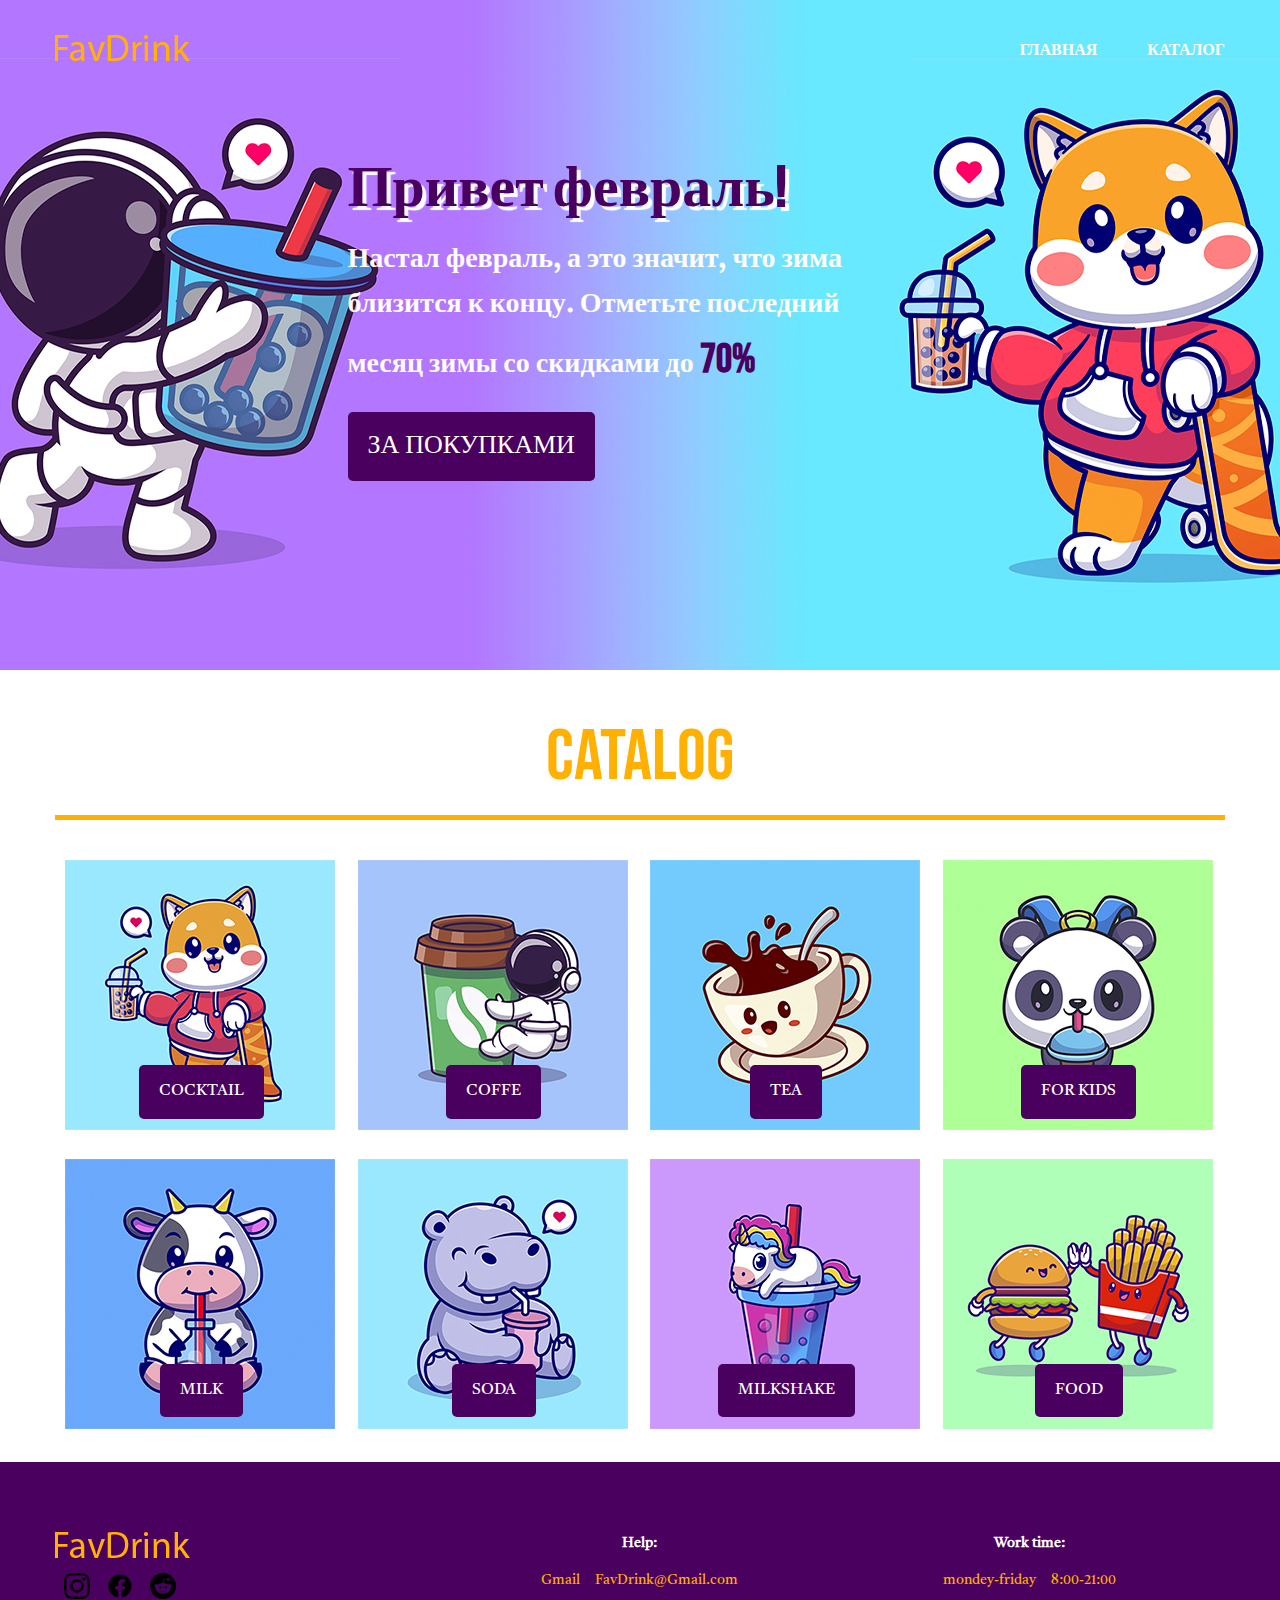
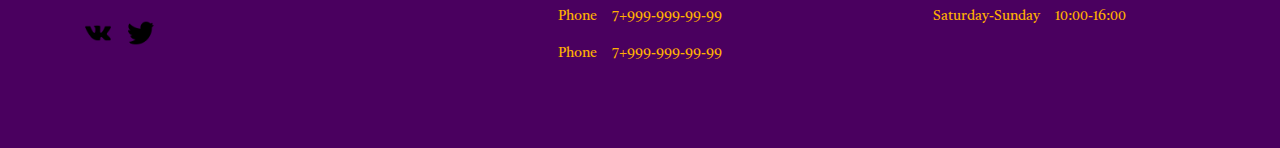
==== urls/Index.html @ 834cd517 "first commit" ====
<!DOCTYPE html>
<html lang="en">
<head>
    <meta charset="UTF-8">
    <meta http-equiv="X-UA-Compatible" content="IE=edge">
    <meta name="viewport" content="width=device-width, initial-scale=1.0">
    <link rel="stylesheet" href="../assets/css/main.css">
    <link rel="preconnect" href="https://fonts.googleapis.com">
    <link rel="preconnect" href="https://fonts.gstatic.com" crossorigin>
    <link href="https://fonts.googleapis.com/css2?family=Tiro+Devanagari+Sanskrit&display=swap" rel="stylesheet">
    <link rel="preconnect" href="https://fonts.googleapis.com">
    <link rel="preconnect" href="https://fonts.gstatic.com" crossorigin>
    <link href="https://fonts.googleapis.com/css2?family=Bebas+Neue&display=swap" rel="stylesheet">
    <link rel="icon" href="../assets/images/icons/coctail.jpg" type="image/x-icon">
    <title>FavDrink</title>
</head>
<body>
    <header class="header">
        <div class="container"> 
            <div class="header_inner">
                <div class="header__logo">
                    <img src="../assets/images/logo(FavDrink).png" alt="">
                </div>
                
                <nav class="nav">
                    <a href="" class="nav__link">Главная</a>
                    <a href="#catalog" class="nav__link">Каталог</a>
                </nav>
            </div>
        </div>
    </header>

    <div class="intro">
        <div class="container">
            <div class="intro__inner">
                <h1 class="intro__title">Привет февраль!</h1>
                <h2 class="intro__subtitle">Настал февраль, а это значит, что зима близится к концу. Отметьте последний месяц зимы со скидками до<span class="intro__subtitle__discount"> 70% </span></h2>
                <a href="#catalog" class="btn btn--violet">За покупками</a>
            </div>
        </div>
    </div>
    <div class="catalog">
        <div class="container">
            <div class="catalog__title" id="catalog">Catalog</div>
            <div class="catalog__inner">
                <div class="catalog__item">
                    <div class="catalog__img">
                        <img src="../assets/images/icons/coctail.jpg" alt="">
                    </div>
                    <a href="coctails.html" class="catalog__item__name btn btn--violet"  id="open_pop_up_cocktail">Cocktail</a>
                </div>

                <div class="catalog__item">
                    <div class="catalog__img">
                        <img src="../assets/images/icons/coffe.jpg" alt="">
                    </div>
                    <a href="coffe.html" class="catalog__item__name btn btn--violet">Coffe</a>                  
                </div>

                <div class="catalog__item">
                    <div class="catalog__img">
                        <img src="../assets/images/icons/tea.jpg" alt="">
                    </div>
                    <a href="tea.html" class="catalog__item__name btn btn--violet">Tea</a>
                </div>

                <div class="catalog__item">
                    <div class="catalog__img">
                        <img src="../assets/images/icons/for kids.jpg" alt="">
                    </div>
                    <a href="forKids.html" class="catalog__item__name btn btn--violet">For kids</a>
                </div>
                
                <div class="catalog__item">
                    <div class="catalog__img">
                        <img src="../assets/images/icons/milks.jpg" alt="">
                    </div>
                    <a href="milk.html" class="catalog__item__name btn btn--violet">Milk</a>
                </div>

                <div class="catalog__item">
                    <div class="catalog__img">
                        <img src="../assets/images/icons/soda.jpg" alt="">
                    </div>
                    <a href="soda.html" class="catalog__item__name btn btn--violet">Soda</a>
                </div>

                <div class="catalog__item">
                    <div class="catalog__img">
                        <img src="../assets/images/icons/milkshake.jpg" alt="">
                    </div>
                    <a href="milkshake.html" class="catalog__item__name btn btn--violet">Milkshake</a>
                </div>

                <div class="catalog__item">
                    <div class="catalog__img">
                        <img src="../assets/images/icons/food.jpg" alt="">
                    </div>
                    <a href="food.html" class="catalog__item__name btn btn--violet">Food</a>
                </div>
            </div>
        </div>
    </div>

   
    <footer class="footer">
        <div class="container">
            <div class="footer__inner">
                <div class="footer__block">
                    <div class="footer__title"></div>
                    <div class="social__icons">
                        <a href=""><img src="../assets/images/logo(FavDrink).png" alt=""></a><br>
                        <a href=""><img class="social__icon" src="../assets/images/social/640px-Instagram_icon.png" alt=""></a>
                        <a href=""><img class="social__icon" src="../assets/images/social/59439.png" alt=""></a>
                        <a href=""><img class="social__icon" src="../assets/images/social/reddit-logo.png" alt=""></a>
                        <a href=""><img class="social__icon" src="../assets/images/social/VK_Logo.png" alt=""></a>
                        <a href=""><img class="social__icon" src="../assets/images/social/81609.png" alt=""></a>
                    </div>
                </div>

                <div class="footer__block">
                    <div class="footer__title">Help:</div>
                    <div class="footer__address">
                        <p>Gmail<span class="contact__text">FavDrink@Gmail.com</span></p>
                        <p>Phone<span class="contact__text">7+999-999-99-99</span></p>
                        <p>Phone<span class="contact__text">7+999-999-99-99</span></p>
                    </div>
               </div>


                <div class="footer__block">
                    <div class="footer__title">Work time:</div>
                    <address class="footer__address">
                        <p>mondey-friday<span class="contact__text">8:00-21:00</span></p>
                        <p>Saturday-Sunday<span class="contact__text">10:00-16:00</span></p>
                    </address>
                </div>
            </div>
        </div>
    </footer>
</body>
</html>
---- assets/css/main.css ----
body{
    font-family: 'Tiro Devanagari Sanskrit', serif;
    
    margin: 0;

    font-size: 14px;
    color: rgb(40, 40, 40);
    line-height: 1.6;
    
    background-color: #ffffff;;
}

*,
*:before,
*:after{
    box-sizing: border-box;
}
h1,h2,h3,h4,h5,h6{
    margin: 0;
}

p{
    margin: 0,0 10px;
}

/* Container
=================*/

.container{
    width: 100%;
    max-width: 1170px;
    margin: 0 auto;
}

/* Header
=================*/

.header{
    width: 100%;
    position: absolute;
    top: 0;
    left: 0;
    z-index: 1000;

}

.header_inner {
    display: flex;
    justify-content: space-between;
    padding: 35px 0;
    align-items: center;
}


/* Nav
==================*/

 .nav{
    display: flex;
    font-size: 16px;
    font-weight: 700;
    text-transform: uppercase;
 }

 .nav__link{
     margin-left: 50px;
     color: rgb(255, 255, 255) ;
     text-decoration: none;
     transition: color .2s;
 }

 .nav__link:first-child{
     margin: 0;
 }

 .nav__link:hover{
    color: #ffb001;
 }


 /* Intro
==================*/

.intro{
    display: flex;
    flex-direction: column;
    height: 670px;
    padding-top: 100px;
    background: #ffb001
    url("../images/introBg.png") center no-repeat;
}

.intro__inner{
    max-width: 500px;
    width: 100%;
    margin-left: 25%;
    
}

.intro__title{
    margin-top: 40px;
    padding: 20px 0;
    font-family: 'Bebas Neue', cursive;
    font-size: 58px;
    color: rgb(74, 0, 95);
    text-shadow: 4px 4px 1px rgb(255, 255, 255);
    line-height: 1;   
}

.intro__subtitle{

    font-size: 28px;
    color: rgb(255, 253, 245);
}

.intro__subtitle__discount{

    font-family: 'Bebas Neue', cursive;
    font-size: 40px;
    color: rgb(74, 0, 95);
    
}

 /* Button
==================*/

.btn{
    display: inline-block;
    vertical-align: top;
    padding: 14px 20px;
    border-radius: 5px;
    margin:20px 0;

    font-size:26px;
    color: white;
    text-transform: uppercase;
    text-decoration: none;
    transition: background .1s
    linear;
    
}



.btn--violet{
    background-color: rgb(74, 0, 95);
}

.btn--violet:hover{
    background-color: rgb(50, 7, 62);
    color: #ffb001;
}

 /* Catalog
==================*/

.catalog{
    display: flex;
    margin: 30px 0;
    flex-direction: column;
    background: #ffffff;
}

.catalog__inner{
    display: flex;
    flex-wrap: wrap;
    margin-top: 15px;

}

.catalog__title{
    font-family: 'Bebas Neue', cursive;
    font-size: 72px;
    text-align: center;
    color: #ffb001;
    border-bottom: 5px solid #ffb001;
    
}

.catalog__item{
    width: 25%;
    margin-top: 15px;
    margin-bottom: 200px;
    padding: 10px;
    text-align: center;
    transition: all .2s ease;
}

.catalog__item:hover {
    scale: 1.05;
}

.catalog__img{
    position: absolute;
    display: block;
    max-width: 100%;
}

.catalog__item__name{
    position: relative;
    top: 200px;
    font-family: 'Tiro Devanagari Sanskrit', serif;
    font-size: 16px;
    text-align: center;
    color: white;
    margin: 5px;
    
}

.special_offer img{
    width: 100%;
    
}


/* Footer
=============*/

.footer{
    padding: 70px 0;
    background-color: rgb(74, 0, 95);
}

.footer__inner{
    display: flex;
    flex-wrap: wrap;
}

.footer__block{
    width: 33.3333%;

}

.footer__title{
    
    text-align: center;
    font-size: 14px;
    font-weight: 700;
    color: white;
}

.footer__address{

    font-size: 14px;
    font-style: normal;
    text-align: center;
    color: #ffb001;
}

.contact__text{
    padding-left: 15px;
    font-size: 14px;
    font-style: normal;
    text-align: left;
    color: #ffb001;
}

.social__icons{
    text-align: center;
    width: 33.3333%;
}

.social__icon{
    height: 40px;
    background: #ffaf0100;
    border-radius: 15px;
    padding: 7px 7px;
    transition: all .3s;
    
}

.social__icon:hover{
    background: #ffaf01;
}
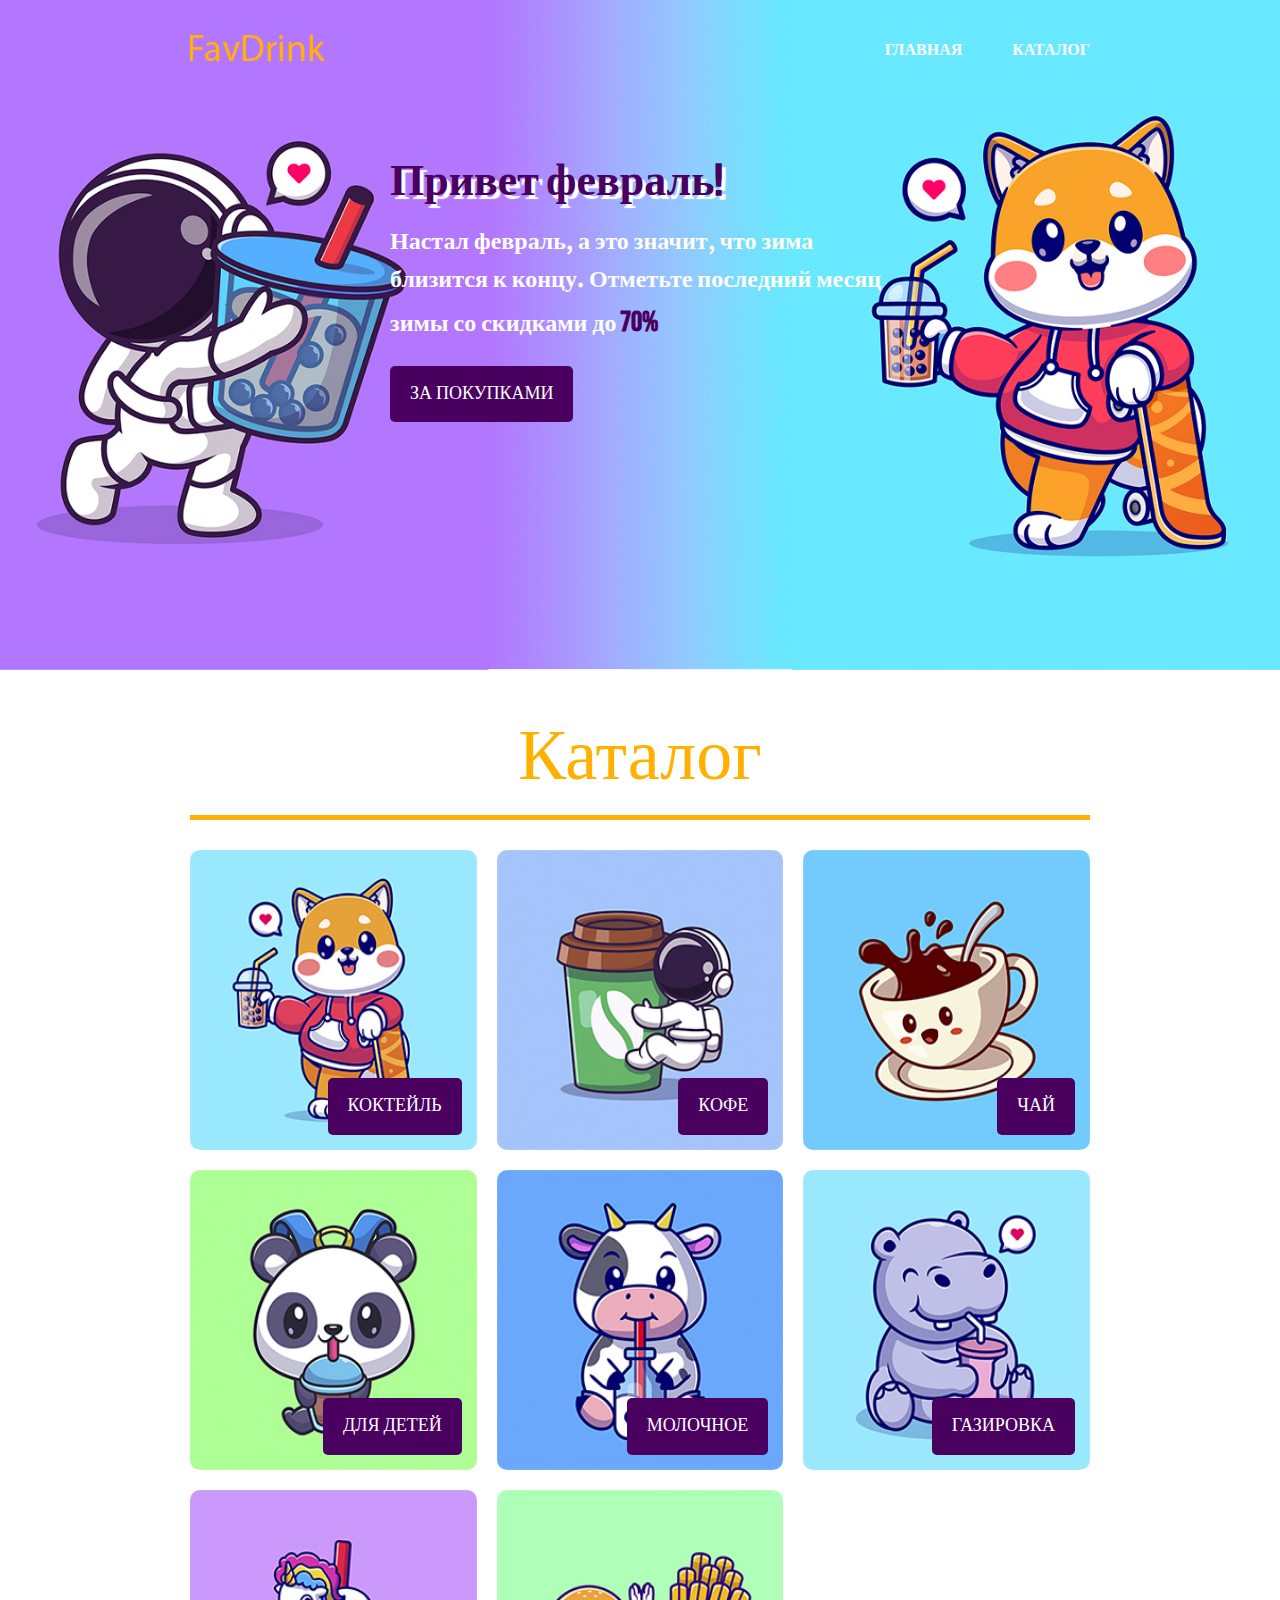
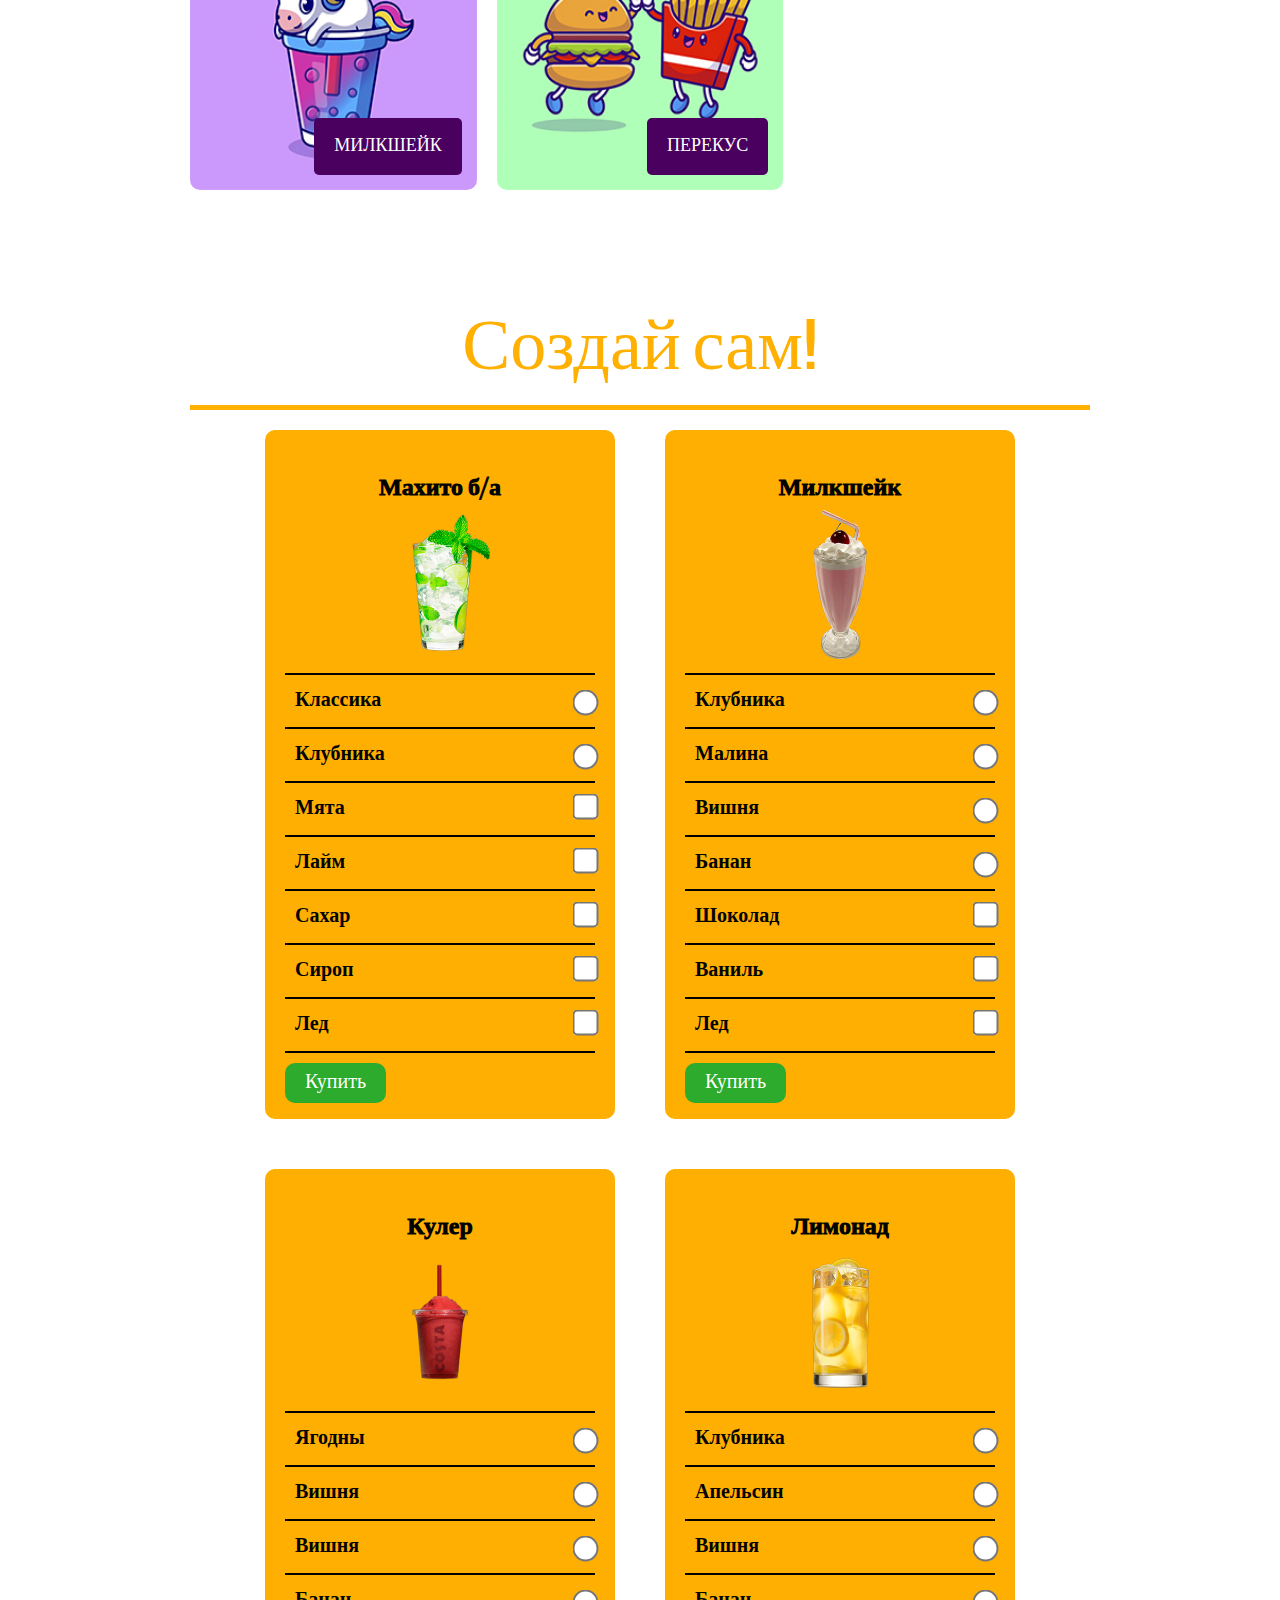
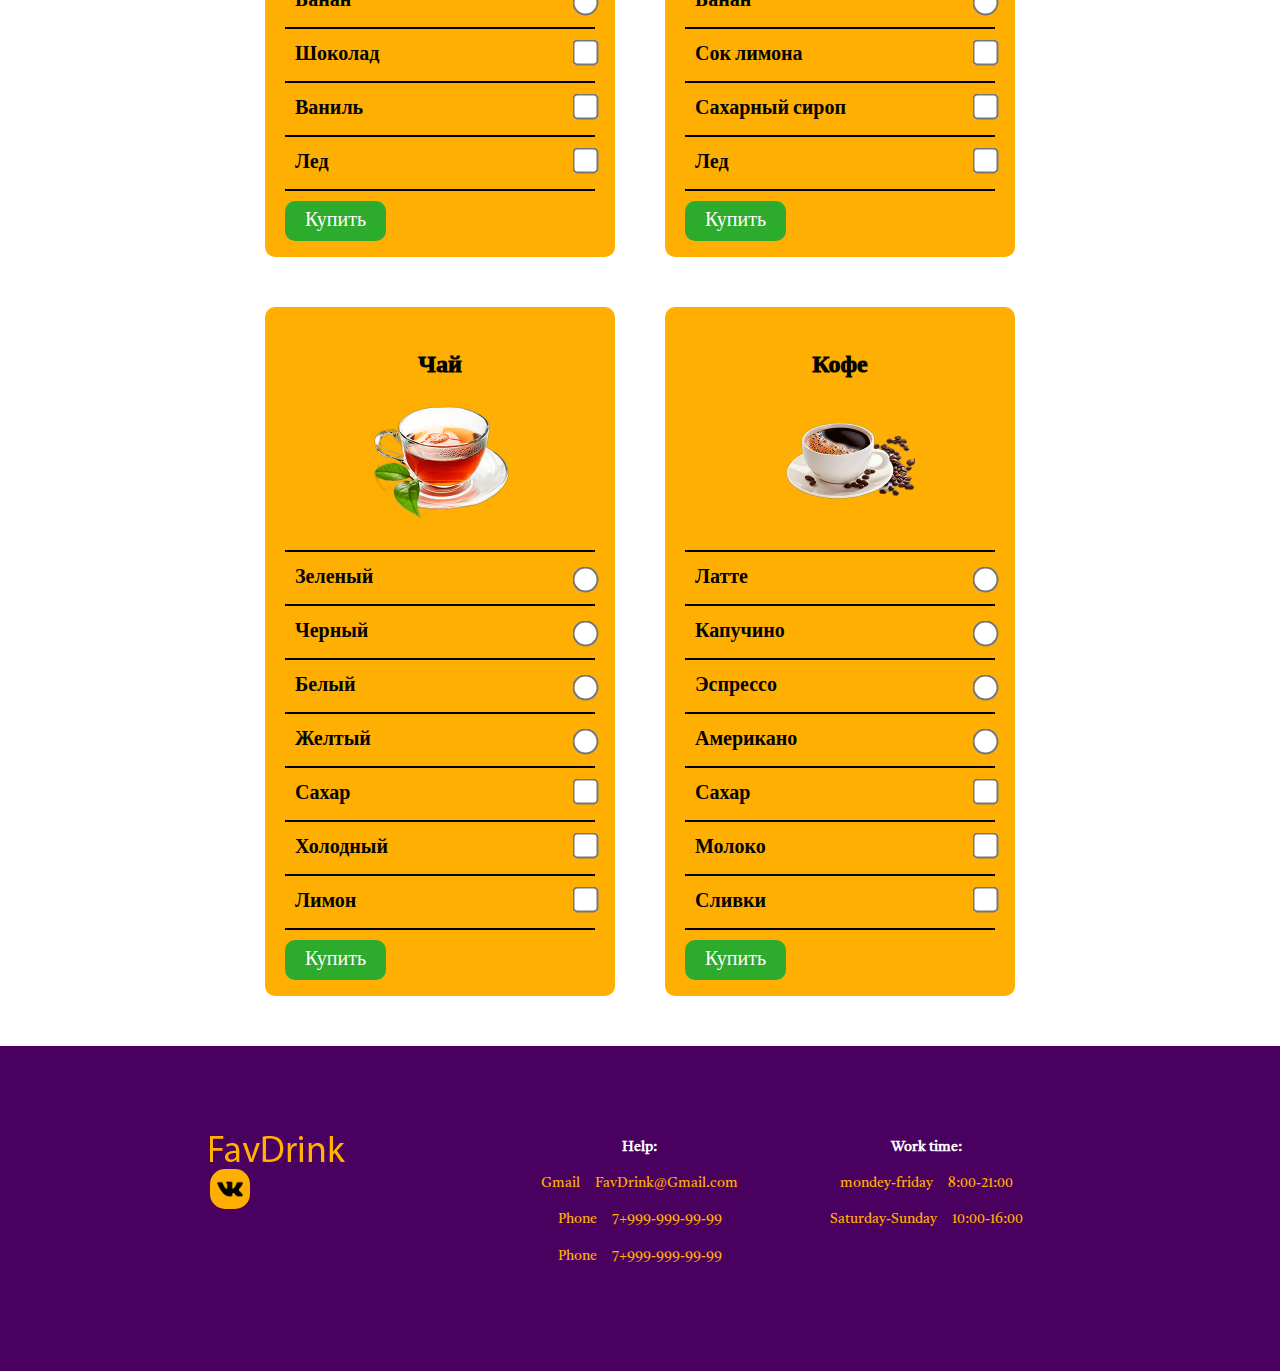
==== commit 6045e5a8: "first commit" ====
--- a/urls/Index.html
+++ b/urls/Index.html
@@ -5,6 +5,7 @@
     <meta http-equiv="X-UA-Compatible" content="IE=edge">
     <meta name="viewport" content="width=device-width, initial-scale=1.0">
     <link rel="stylesheet" href="../assets/css/main.css">
+    <link rel="stylesheet" href="../assets//css/make_cocktail.css">
     <link rel="preconnect" href="https://fonts.googleapis.com">
     <link rel="preconnect" href="https://fonts.gstatic.com" crossorigin>
     <link href="https://fonts.googleapis.com/css2?family=Tiro+Devanagari+Sanskrit&display=swap" rel="stylesheet">
@@ -41,67 +42,330 @@
     </div>
     <div class="catalog">
         <div class="container">
-            <div class="catalog__title" id="catalog">Catalog</div>
+            <div class="catalog__title" id="catalog">Каталог</div>
             <div class="catalog__inner">
                 <div class="catalog__item">
                     <div class="catalog__img">
                         <img src="../assets/images/icons/coctail.jpg" alt="">
                     </div>
-                    <a href="coctails.html" class="catalog__item__name btn btn--violet"  id="open_pop_up_cocktail">Cocktail</a>
+                    <a href="coctails.html" class="catalog__item__name btn btn--violet"  id="open_pop_up_cocktail">Коктейль</a>
                 </div>
 
                 <div class="catalog__item">
                     <div class="catalog__img">
                         <img src="../assets/images/icons/coffe.jpg" alt="">
                     </div>
-                    <a href="coffe.html" class="catalog__item__name btn btn--violet">Coffe</a>                  
+                    <a href="coffe.html" class="catalog__item__name btn btn--violet">Кофе</a>                  
                 </div>
 
                 <div class="catalog__item">
                     <div class="catalog__img">
                         <img src="../assets/images/icons/tea.jpg" alt="">
                     </div>
-                    <a href="tea.html" class="catalog__item__name btn btn--violet">Tea</a>
+                    <a href="tea.html" class="catalog__item__name btn btn--violet">Чай</a>
                 </div>
 
                 <div class="catalog__item">
                     <div class="catalog__img">
                         <img src="../assets/images/icons/for kids.jpg" alt="">
                     </div>
-                    <a href="forKids.html" class="catalog__item__name btn btn--violet">For kids</a>
+                    <a href="forKids.html" class="catalog__item__name btn btn--violet">Для детей</a>
                 </div>
                 
                 <div class="catalog__item">
                     <div class="catalog__img">
                         <img src="../assets/images/icons/milks.jpg" alt="">
                     </div>
-                    <a href="milk.html" class="catalog__item__name btn btn--violet">Milk</a>
+                    <a href="milk.html" class="catalog__item__name btn btn--violet">Молочное</a>
                 </div>
 
                 <div class="catalog__item">
                     <div class="catalog__img">
                         <img src="../assets/images/icons/soda.jpg" alt="">
                     </div>
-                    <a href="soda.html" class="catalog__item__name btn btn--violet">Soda</a>
+                    <a href="soda.html" class="catalog__item__name btn btn--violet">Газировка</a>
                 </div>
 
                 <div class="catalog__item">
                     <div class="catalog__img">
                         <img src="../assets/images/icons/milkshake.jpg" alt="">
                     </div>
-                    <a href="milkshake.html" class="catalog__item__name btn btn--violet">Milkshake</a>
+                    <a href="milkshake.html" class="catalog__item__name btn btn--violet">Милкшейк</a>
                 </div>
 
                 <div class="catalog__item">
                     <div class="catalog__img">
                         <img src="../assets/images/icons/food.jpg" alt="">
                     </div>
-                    <a href="food.html" class="catalog__item__name btn btn--violet">Food</a>
+                    <a href="food.html" class="catalog__item__name btn btn--violet">Перекус</a>
                 </div>
             </div>
         </div>
     </div>
 
+    <div class="make_cocktail">
+        <div class="container">
+            <div class="make_cocktail_inner">
+                <h2 class="make_cocktail_title">Создай сам!</h2>
+                <div class="make_boxes">
+                    <div class="box">
+                        <div class="cocktail_title">Махито б/а</div>
+                        <img src="../assets/images/make_cocktail/mahito.png" alt="" class="cocktail_img">
+                        <ul class="ingredients">
+                            <li>
+                                <p>Классика</p>
+                                <input type="radio" name="mahito" id="">
+                            </li>
+                            <li>
+                                <p>Клубника</p>
+                                <input type="radio" name="mahito" id="">
+                            </li>
+                            <li>
+                                <p>Мята</p>
+                                <div class="add_remove">
+                                    <input type="checkbox">
+                                </div>
+                            </li>
+                            <li>
+                                <p>Лайм</p>
+                                <div class="add_remove">
+                                    <input type="checkbox">
+                                </div>
+                            </li>
+                            <li>
+                                <p>Сахар</p>
+                                <div class="add_remove">
+                                    <input type="checkbox">
+                                </div>
+                            </li>
+                            <li>
+                                <p>Сироп</p>
+                                <div class="add_remove">
+                                    <input type="checkbox">
+                                </div>
+                            </li>
+                            <li>
+                                <p>Лед</p>
+                                <div class="add_remove">
+                                    <input type="checkbox">
+                                </div>
+                            </li>
+                        </ul>
+                        <a class="buy" href="">Купить</a>
+                    </div>
+
+                    <div class="box">
+                        <div class="cocktail_title">Милкшейк</div>
+                        <img src="../assets/images/make_cocktail/milkshake.png" alt="" class="cocktail_img">
+                        <ul class="ingredients">
+                            <li>
+                                <p>Клубника</p>
+                                <input type="radio" name="milkshake" id="">
+                            </li>
+                            <li>
+                                <p>Малина</p>
+                                <input type="radio" name="milkshake" id="">
+                            </li>
+                            <li>
+                                <p>Вишня</p>
+                                <input type="radio" name="milkshake" id="">
+                            </li>
+                            <li>
+                                <p>Банан</p>
+                                <input type="radio" name="milkshake" id="">
+                            </li>
+                            <li>
+                                <p>Шоколад</p>
+                                <div class="add_remove">
+                                    <input type="checkbox">
+                                </div>
+                            </li>
+                            <li>
+                                <p>Ваниль</p>
+                                <div class="add_remove">
+                                    <input type="checkbox">
+                                </div>
+                            </li>
+                            <li>
+                                <p>Лед</p>
+                                <div class="add_remove">
+                                    <input type="checkbox">
+                                </div>
+                            </li>
+                        </ul>
+                        <a class="buy" href="">Купить</a>
+                    </div>
+                    
+                    <div class="box">
+                        <div class="cocktail_title">Кулер</div>
+                        <img src="../assets/images/make_cocktail/cooler.png" alt="" class="cocktail_img">
+                        <ul class="ingredients">
+                            <li>
+                                <p>Ягодны</p>
+                                <input type="radio" name="cooler" id="">
+                            </li>
+                            <li>
+                                <p>Вишня</p>
+                                <input type="radio" name="cooler" id="">
+                            </li>
+                            <li>
+                                <p>Вишня</p>
+                                <input type="radio" name="cooler" id="">
+                            </li>
+                            <li>
+                                <p>Банан</p>
+                                <input type="radio" name="cooler" id="">
+                            </li>
+                            <li>
+                                <p>Шоколад</p>
+                                <div class="add_remove">
+                                    <input type="checkbox">
+                                </div>
+                            </li>
+                            <li>
+                                <p>Ваниль</p>
+                                <div class="add_remove">
+                                    <input type="checkbox">
+                                </div>
+                            </li>
+                            <li>
+                                <p>Лед</p>
+                                <div class="add_remove">
+                                    <input type="checkbox">
+                                </div>
+                            </li>
+                        </ul>
+                        <a class="buy" href="">Купить</a>
+                    </div>
+
+                    <div class="box">
+                        <div class="cocktail_title">Лимонад</div>
+                        <img src="../assets/images/make_cocktail/limonade.png" alt="" class="cocktail_img">
+                        <ul class="ingredients">
+                            <li>
+                                <p>Клубника</p>
+                                <input type="radio" name="limonade" id="">
+                            </li>
+                            <li>
+                                <p>Апельсин</p>
+                                <input type="radio" name="limonade" id="">
+                            </li>
+                            <li>
+                                <p>Вишня</p>
+                                <input type="radio" name="limonade" id="">
+                            </li>
+                            <li>
+                                <p>Банан</p>
+                                <input type="radio" name="limonade" id="">
+                            </li>
+                            <li>
+                                <p>Сок лимона</p>
+                                <div class="add_remove">
+                                    <input type="checkbox">
+                                </div>
+                            </li>
+                            <li>
+                                <p>Сахарный сироп</p>
+                                <div class="add_remove">
+                                    <input type="checkbox">
+                                </div>
+                            </li>
+                            <li>
+                                <p>Лед</p>
+                                <div class="add_remove">
+                                    <input type="checkbox">
+                                </div>
+                            </li>
+                        </ul>
+                        <a class="buy" href="">Купить</a>
+                    </div>
+
+                    <div class="box">
+                        <div class="cocktail_title">Чай</div>
+                        <img src="../assets/images/make_cocktail/tea.png" alt="" class="cocktail_img">
+                        <ul class="ingredients">
+                            <li>
+                                <p>Зеленый</p>
+                                <input type="radio" name="tea" id="">
+                            </li>
+                            <li>
+                                <p>Черный</p>
+                                <input type="radio" name="tea" id="">
+                            </li>
+                            <li>
+                                <p>Белый</p>
+                                <input type="radio" name="tea" id="">
+                            </li>
+                            <li>
+                                <p>Желтый</p>
+                                <input type="radio" name="tea" id="">
+                            </li>
+                            <li>
+                                <p>Сахар</p>
+                                <div class="add_remove">
+                                    <input type="checkbox">
+                                </div>
+                            </li>
+                            <li>
+                                <p>Холодный</p>
+                                <div class="add_remove">
+                                    <input type="checkbox">
+                                </div>
+                            </li>
+                            <li>
+                                <p>Лимон</p>
+                                <div class="add_remove">
+                                    <input type="checkbox">
+                                </div>
+                            </li>
+                        </ul>
+                        <a class="buy" href="">Купить</a>
+                    </div>
+                    <div class="box">
+                        <div class="cocktail_title">Кофе</div>
+                        <img src="../assets/images/make_cocktail/coffe.png" alt="" class="cocktail_img">
+                        <ul class="ingredients">
+                            <li>
+                                <p>Латте</p>
+                                <input type="radio" name="tea" id="">
+                            </li>
+                            <li>
+                                <p>Капучино</p>
+                                <input type="radio" name="tea" id="">
+                            </li>
+                            <li>
+                                <p>Эспрессо</p>
+                                <input type="radio" name="tea" id="">
+                            </li>
+                            <li>
+                                <p>Американо</p>
+                                <input type="radio" name="tea" id="">
+                            </li>
+                            <li>
+                                <p>Сахар</p>
+                                <div class="add_remove">
+                                    <input type="checkbox">
+                                </div>
+                            </li>
+                            <li>
+                                <p>Молоко</p>
+                                <div class="add_remove">
+                                    <input type="checkbox">
+                                </div>
+                            </li>
+                            <li>
+                                <p>Сливки</p>
+                                <div class="add_remove">
+                                    <input type="checkbox">
+                                </div>
+                            </li>
+                        </ul>
+                        <a class="buy" href="">Купить</a>
+                    </div>
+                </div>
+            </div>
+        </div>
+    </div>
    
     <footer class="footer">
         <div class="container">
@@ -110,11 +374,7 @@
                     <div class="footer__title"></div>
                     <div class="social__icons">
                         <a href=""><img src="../assets/images/logo(FavDrink).png" alt=""></a><br>
-                        <a href=""><img class="social__icon" src="../assets/images/social/640px-Instagram_icon.png" alt=""></a>
-                        <a href=""><img class="social__icon" src="../assets/images/social/59439.png" alt=""></a>
-                        <a href=""><img class="social__icon" src="../assets/images/social/reddit-logo.png" alt=""></a>
                         <a href=""><img class="social__icon" src="../assets/images/social/VK_Logo.png" alt=""></a>
-                        <a href=""><img class="social__icon" src="../assets/images/social/81609.png" alt=""></a>
                     </div>
                 </div>
 
@@ -139,4 +399,5 @@
         </div>
     </footer>
 </body>
+<script src="../sctripts/make_cocktail.js"></script>
 </html>--- a/assets/css/main.css
+++ b/assets/css/main.css
@@ -1,3 +1,7 @@
+html {
+    scroll-behavior: smooth;
+}
+
 body{
     font-family: 'Tiro Devanagari Sanskrit', serif;
     
@@ -8,6 +12,7 @@
     line-height: 1.6;
     
     background-color: #ffffff;;
+    
 }
 
 *,
@@ -88,12 +93,13 @@
     padding-top: 100px;
     background: #ffb001
     url("../images/introBg.png") center no-repeat;
+    background-size: cover;
 }
 
 .intro__inner{
     max-width: 500px;
-    width: 100%;
-    margin-left: 25%;
+    
+    margin: 0 auto;
     
 }
 
@@ -162,9 +168,12 @@
 }
 
 .catalog__inner{
-    display: flex;
-    flex-wrap: wrap;
-    margin-top: 15px;
+    padding-top: 30px;
+    display: grid;
+    grid-template-columns: repeat(4, 1fr);
+    gap: 20px;
+    justify-content: center;
+    align-content: center;
 
 }
 
@@ -178,10 +187,9 @@
 }
 
 .catalog__item{
-    width: 25%;
-    margin-top: 15px;
-    margin-bottom: 200px;
-    padding: 10px;
+    position: relative;
+    max-width: 300px;
+    height: 300px;
     text-align: center;
     transition: all .2s ease;
 }
@@ -192,18 +200,28 @@
 
 .catalog__img{
     position: absolute;
-    display: block;
-    max-width: 100%;
+    top: 0;
+    left: 0;
+    width: 100%;
+    height: 100%;
+}
+
+.catalog__img img {
+    width: 100%;
+    height: 100%;
+    border-radius: 10px;
 }
 
 .catalog__item__name{
-    position: relative;
-    top: 200px;
+    position: absolute;
+    bottom: 10px;
+    right: 10px;
     font-family: 'Tiro Devanagari Sanskrit', serif;
     font-size: 16px;
     text-align: center;
     color: white;
     margin: 5px;
+    z-index: 2;
     
 }
 
@@ -222,6 +240,7 @@
 }
 
 .footer__inner{
+    padding: 20px;
     display: flex;
     flex-wrap: wrap;
 }
@@ -256,13 +275,14 @@
 }
 
 .social__icons{
-    text-align: center;
-    width: 33.3333%;
+    /* text-align: center; */
+    /* width: 33.3333%; */
 }
 
 .social__icon{
     height: 40px;
-    background: #ffaf0100;
+    background: #ffaf01;
+
     border-radius: 15px;
     padding: 7px 7px;
     transition: all .3s;
@@ -270,7 +290,122 @@
 }
 
 .social__icon:hover{
-    background: #ffaf01;
-}
-
-
+    background: #f3f3f3;
+}
+
+@media (max-width: 1350px) {
+    .container {
+        max-width: 900px;
+    }
+    .intro {
+        /* max-width: 1100px;
+        margin: 0 auto;  */
+    }
+    .intro__title {
+        font-size: 44px;
+    }
+    .intro__subtitle {
+        font-size: 24px;
+    }
+    .intro__subtitle__discount {
+        font-size: 28px;
+    }
+    .btn--violet {
+        font-size: 18px;
+    }
+    .catalog__inner {
+        grid-template-columns: repeat(3, 1fr);
+    }
+}
+
+
+@media (max-width: 950px) {
+    .container {
+        max-width: 700px;
+    }
+    .intro {
+        /* max-width: 1100px;
+        margin: 0 auto;  */
+    }
+    .intro__title {
+        font-size: 44px;
+    }
+    .intro__subtitle {
+        font-size: 24px;
+    }
+    .intro__subtitle__discount {
+        font-size: 28px;
+    }
+    .btn--violet {
+        font-size: 18px;
+    }
+    .catalog__inner {
+        padding: 20px;
+        grid-template-columns: repeat(2, 1fr);
+        justify-content: center;
+    }
+    .catalog__item {
+        /* width: 150px; */
+    }
+}
+
+@media (max-width: 800px) {
+    .container {
+        max-width: 600px;
+    }
+    .footer__inner {
+        display: flex;
+        flex-direction: column;
+        gap: 20px;
+        max-width: 200px;
+    }
+
+    .social__icon {
+        margin-top: 10px;
+        
+    }
+
+    .footer__title {
+        text-align: left;
+    }
+    .footer__address {
+        width: 300px;
+        text-align: left;
+    }
+}
+
+@media (max-width: 650px) {
+    .container {
+        max-width: 400px;
+    }
+
+    .catalog__inner {
+        display: flex;
+        flex-direction: column;
+        justify-content: center;
+        align-items: center;
+    }
+    .catalog__item {
+        width: 300px;
+        height: 300px;
+    }
+}
+
+@media (max-width: 500px) {
+    .container {
+        max-width: 400px;
+    }
+}
+
+@media (max-width: 450px) {
+    .container {
+        max-width: 300px;
+    }
+    .header_inner {
+        justify-content: space-between;
+        gap: 10px;
+    }
+    .header__logo img{
+        width: 100px;
+    }
+}--- a/assets/css/make_cocktail.css
+++ b/assets/css/make_cocktail.css
@@ -0,0 +1,112 @@
+a {
+    text-decoration: none;
+    color: rgb(255, 255, 255);
+}
+
+
+.make_cocktail {
+    margin-top: 100px;
+    margin-bottom: 50px;
+    color: rgb(3, 3, 3);
+}
+
+.container {
+}
+
+.make_cocktail_inner {
+}
+
+.make_cocktail_title {
+    font-family: 'Bebas Neue', cursive;
+    font-size: 72px;
+    font-weight: 400;
+    text-align: center;
+    color: #ffb001;
+    border-bottom: 5px solid #ffb001;
+}
+
+.make_boxes {
+    display: flex;
+    justify-content: center;
+    gap: 50px;
+    margin-top: 20px;
+    flex-wrap: wrap;
+}
+.box {
+    border-radius: 10px;
+    padding: 20px;
+    width: 350px;
+    background-color: #ffaf01;
+}
+
+.cocktail_title {
+    text-align: center;
+    padding-top: 20px;
+    font-size: 24px;
+    font-weight: 1000;
+}
+
+.cocktail_img {
+    max-width: 150px;
+    margin: 0 auto;
+    display: flex;
+    align-items: center;
+    justify-content: center;
+}
+.ingredients {
+    list-style: none;
+    padding: 0;
+}
+
+.ingredients li {
+    display: flex;
+    align-items: center;
+    justify-content: space-between;
+    gap: 20px;
+    border-top: 2px solid rgb(0, 0, 0);
+}
+
+.ingredients li:last-child {
+    border-bottom: 2px solid rgb(0, 0, 0);
+}
+
+.ingredients p {
+    font-size: 20px;
+    font-weight: 600;
+    margin: 10px;
+}
+
+.ingredients a {
+    background-color: black;
+    padding: 5px 10px;
+}
+
+.tastes {
+    display: flex;
+    flex-direction: column;
+    justify-content: start;
+    align-items: start;
+}
+
+.taste {
+    display: flex;
+    align-items: center;
+    justify-content: space-between;
+}
+
+input {
+  accent-color: green;
+  -ms-transform: scale(2); /* IE */
+  -moz-transform: scale(2); /* FF */
+  -webkit-transform: scale(2); /* Safari and Chrome */
+  -o-transform: scale(2); /* Opera */
+  transform: scale(2);
+  padding: 10px;
+}
+
+.buy {
+    padding: 10px 20px;
+    font-size: 20px;
+    border-radius: 10px;
+    background-color: rgb(44, 171, 44);
+}